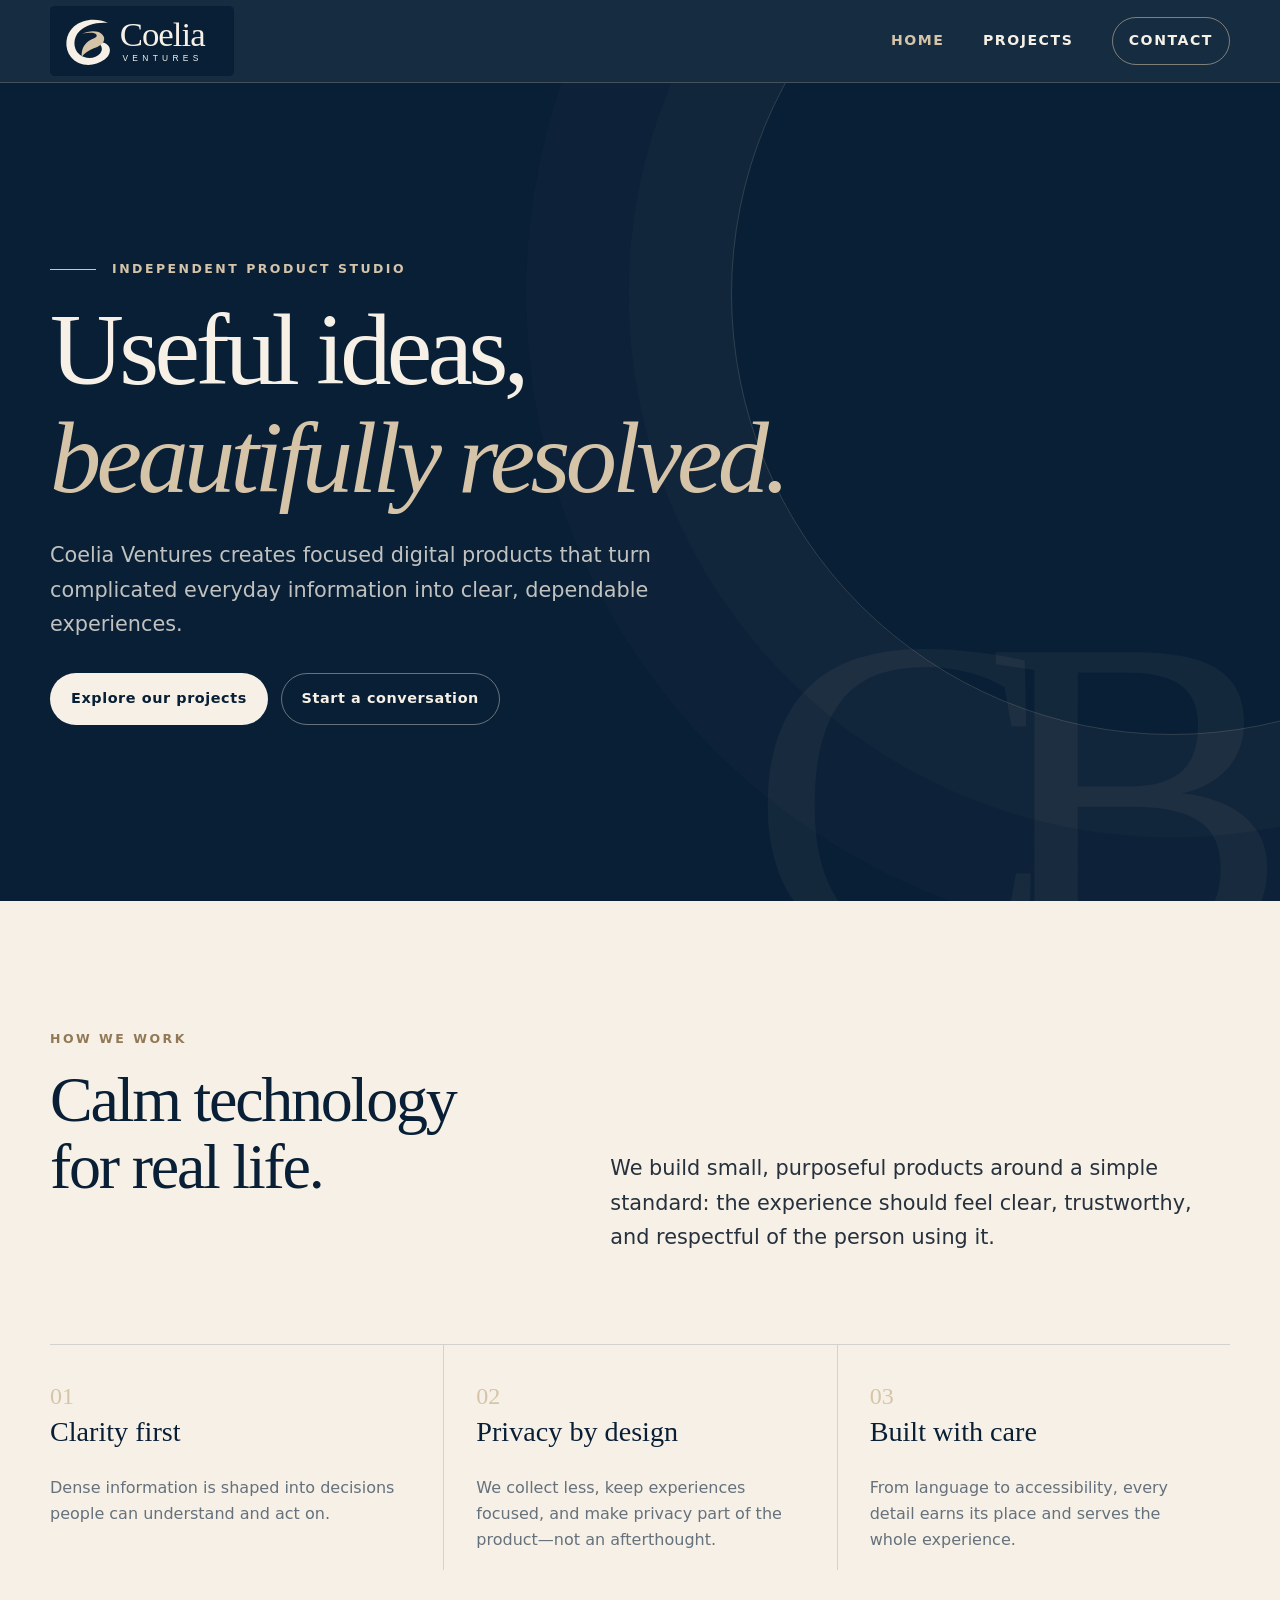
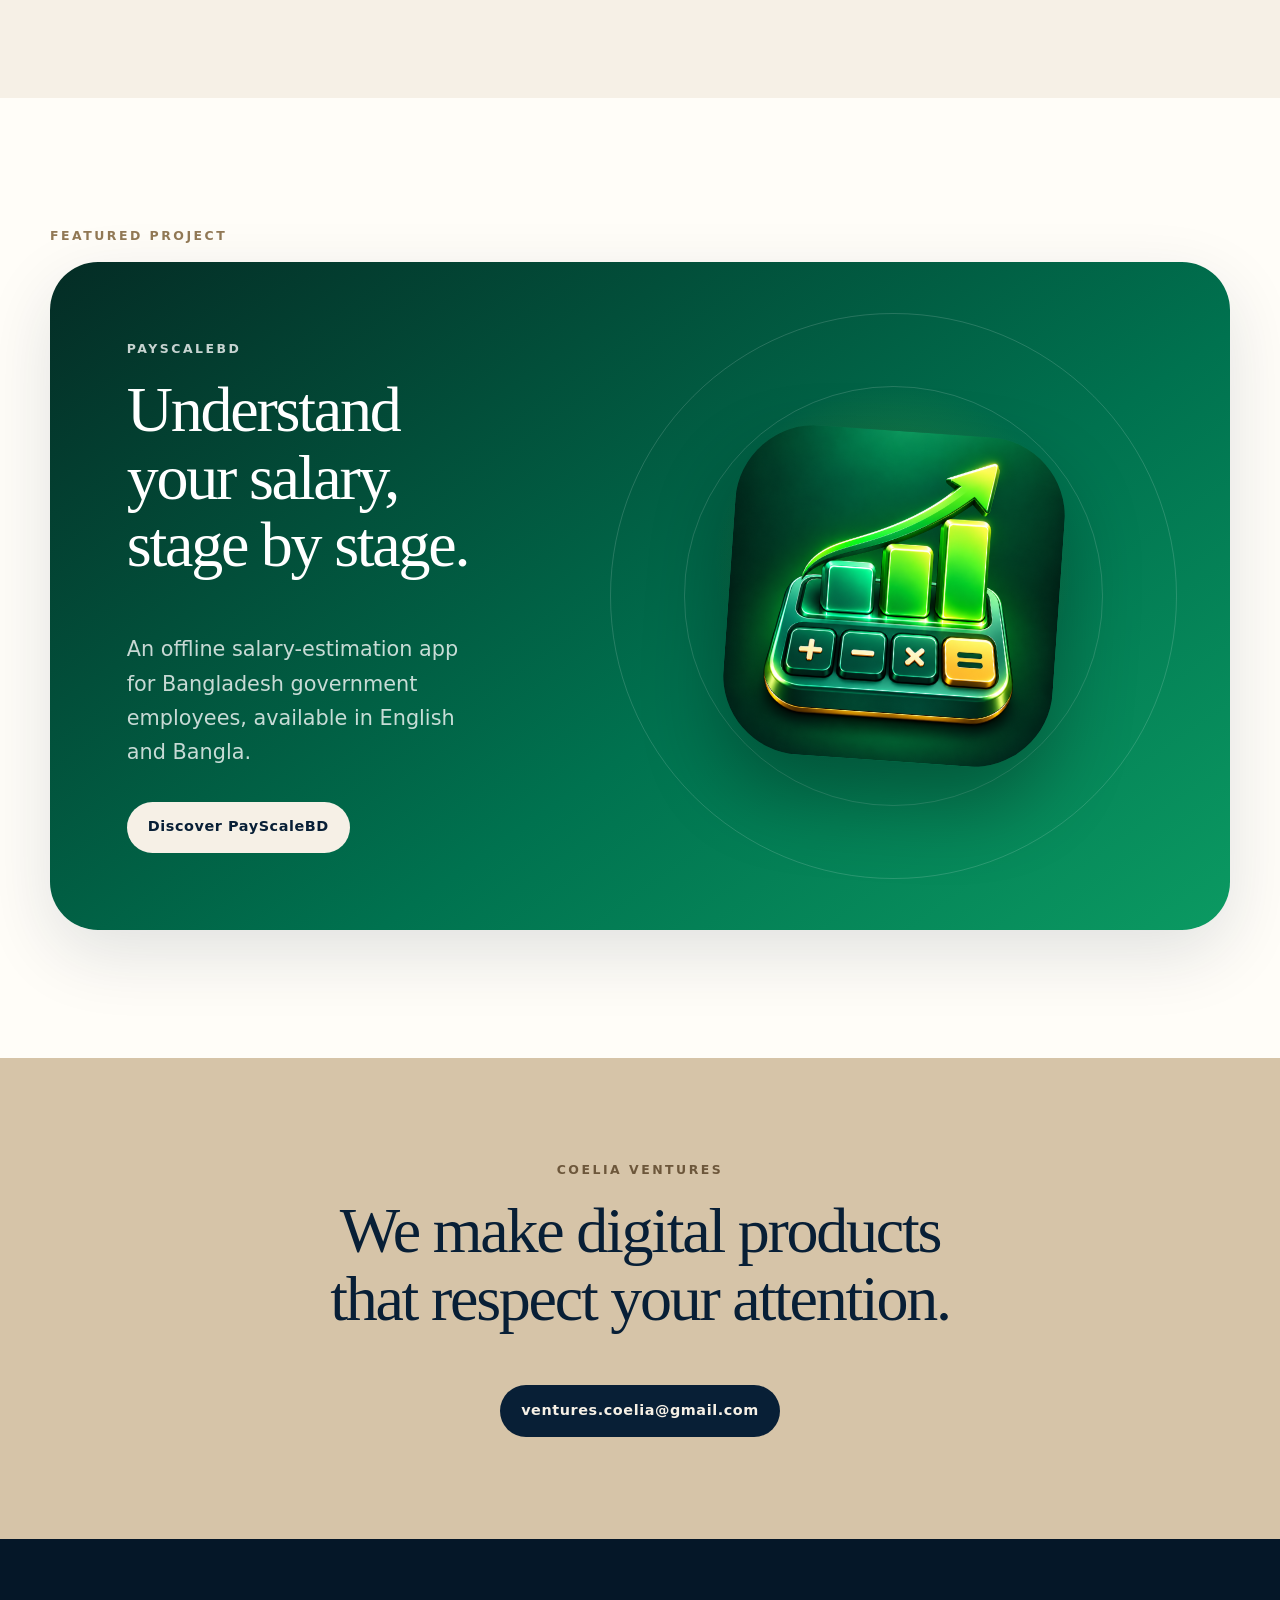
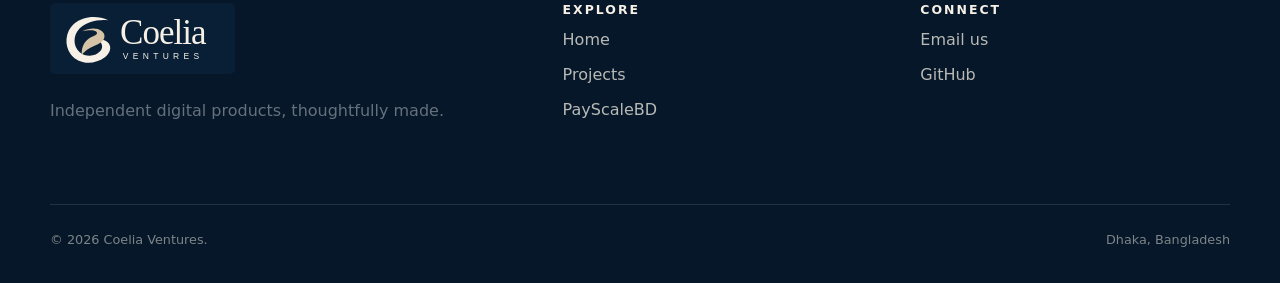
==== index.html @ a9c4cf9e "Build Coelia Ventures landing site" ====
<!doctype html>
<html lang="en">
<head>
  <meta charset="utf-8">
  <meta name="viewport" content="width=device-width, initial-scale=1">
  <meta name="description" content="Coelia Ventures creates thoughtful digital products that make complex everyday tasks clearer and more useful.">
  <meta name="theme-color" content="#081F36">
  <title>Coelia Ventures — Thoughtful digital products</title>
  <link rel="icon" href="/assets/coelia-favicon.svg" type="image/svg+xml">
  <link rel="stylesheet" href="/assets/styles.css">
  <script src="/assets/site.js" defer></script>
</head>
<body>
  <a class="skip-link" href="#main">Skip to content</a>
  <header class="site-header">
    <div class="shell nav-wrap">
      <a class="brand" href="/" aria-label="Coelia Ventures home"><img src="/assets/coelia-logo-reversed.svg" alt="Coelia Ventures"></a>
      <button class="menu-button" type="button" aria-expanded="false" aria-controls="site-navigation" aria-label="Open menu" data-menu-button><span></span></button>
      <nav class="site-nav" id="site-navigation" aria-label="Main navigation" data-navigation>
        <a href="/" aria-current="page">Home</a>
        <a href="/projects/">Projects</a>
        <a class="nav-contact" href="mailto:ventures.coelia@gmail.com">Contact</a>
      </nav>
    </div>
  </header>

  <main id="main">
    <section class="home-hero">
      <div class="shell hero-content">
        <p class="eyebrow hero-kicker">Independent product studio</p>
        <h1>Useful ideas,<br><em>beautifully resolved.</em></h1>
        <p class="lead">Coelia Ventures creates focused digital products that turn complicated everyday information into clear, dependable experiences.</p>
        <div class="button-row">
          <a class="button button-light" href="/projects/">Explore our projects</a>
          <a class="button button-outline-light" href="mailto:ventures.coelia@gmail.com">Start a conversation</a>
        </div>
      </div>
    </section>

    <section class="section section-ivory">
      <div class="shell">
        <div class="section-head reveal">
          <div><p class="eyebrow" style="color:#927956">How we work</p><h2>Calm technology for real life.</h2></div>
          <p class="lead">We build small, purposeful products around a simple standard: the experience should feel clear, trustworthy, and respectful of the person using it.</p>
        </div>
        <div class="principles reveal">
          <article class="principle"><span class="principle-number">01</span><h3>Clarity first</h3><p class="muted">Dense information is shaped into decisions people can understand and act on.</p></article>
          <article class="principle"><span class="principle-number">02</span><h3>Privacy by design</h3><p class="muted">We collect less, keep experiences focused, and make privacy part of the product—not an afterthought.</p></article>
          <article class="principle"><span class="principle-number">03</span><h3>Built with care</h3><p class="muted">From language to accessibility, every detail earns its place and serves the whole experience.</p></article>
        </div>
      </div>
    </section>

    <section class="section">
      <div class="shell">
        <p class="eyebrow" style="color:#927956">Featured project</p>
        <article class="project-feature reveal">
          <div class="project-copy">
            <p class="eyebrow">PayScaleBD</p>
            <h2>Understand your salary, stage by stage.</h2>
            <p class="lead">An offline salary-estimation app for Bangladesh government employees, available in English and Bangla.</p>
            <div class="button-row"><a class="button button-light" href="/projects/payscalebd/">Discover PayScaleBD</a></div>
          </div>
          <div class="project-visual"><img class="project-icon" src="/assets/payscalebd-icon.png" alt="PayScaleBD app icon" width="1024" height="1024"></div>
        </article>
      </div>
    </section>

    <section class="cta-band">
      <div class="shell reveal">
        <p class="eyebrow" style="color:#6d573b">Coelia Ventures</p>
        <h2>We make digital products that respect your attention.</h2>
        <div class="button-row"><a class="button button-primary" href="mailto:ventures.coelia@gmail.com">ventures.coelia@gmail.com</a></div>
      </div>
    </section>
  </main>

  <footer class="site-footer">
    <div class="shell">
      <div class="footer-grid">
        <div><img class="footer-logo" src="/assets/coelia-logo-reversed.svg" alt="Coelia Ventures"><p class="muted">Independent digital products, thoughtfully made.</p></div>
        <div><h2>Explore</h2><div class="footer-links"><a href="/">Home</a><a href="/projects/">Projects</a><a href="/projects/payscalebd/">PayScaleBD</a></div></div>
        <div><h2>Connect</h2><div class="footer-links"><a href="mailto:ventures.coelia@gmail.com">Email us</a><a href="https://github.com/iarafathsn">GitHub</a></div></div>
      </div>
      <div class="footer-bottom"><span>© <span data-year>2026</span> Coelia Ventures.</span><span>Dhaka, Bangladesh</span></div>
    </div>
  </footer>
</body>
</html>
---- assets/styles.css ----
:root {
  --navy: #081f36;
  --navy-soft: #113451;
  --champagne: #d6c4a8;
  --ivory: #f6f0e6;
  --paper: #fffdf8;
  --graphite: #27313d;
  --muted: #65717c;
  --line: rgba(8, 31, 54, 0.14);
  --green: #087852;
  --green-dark: #034b38;
  --lime: #9eea39;
  --gold: #e7b83c;
  --serif: Didot, "Bodoni 72", "Iowan Old Style", "Times New Roman", serif;
  --sans: "Avenir Next", Avenir, Inter, ui-sans-serif, system-ui, -apple-system, BlinkMacSystemFont, "Segoe UI", sans-serif;
  --content: 1180px;
  --radius: 1.5rem;
  --shadow: 0 24px 70px rgba(8, 31, 54, 0.12);
}

* { box-sizing: border-box; }

html { scroll-behavior: smooth; }

body {
  margin: 0;
  color: var(--graphite);
  background: var(--paper);
  font-family: var(--sans);
  font-size: 1rem;
  line-height: 1.65;
  -webkit-font-smoothing: antialiased;
}

body.menu-open { overflow: hidden; }

img { display: block; max-width: 100%; height: auto; }

a { color: inherit; text-decoration-thickness: 1px; text-underline-offset: 0.2em; }

button, a { -webkit-tap-highlight-color: transparent; }

:focus-visible { outline: 3px solid var(--gold); outline-offset: 4px; }

.skip-link {
  position: fixed;
  z-index: 100;
  top: 0.75rem;
  left: 0.75rem;
  padding: 0.7rem 1rem;
  background: var(--paper);
  color: var(--navy);
  transform: translateY(-180%);
  transition: transform 160ms ease;
}

.skip-link:focus { transform: none; }

.shell { width: min(calc(100% - 2rem), var(--content)); margin-inline: auto; }

.site-header {
  position: sticky;
  z-index: 50;
  top: 0;
  border-bottom: 1px solid rgba(214, 196, 168, 0.25);
  background: rgba(8, 31, 54, 0.94);
  backdrop-filter: blur(18px);
}

.nav-wrap { min-height: 82px; display: flex; align-items: center; justify-content: space-between; gap: 2rem; }
.brand { display: inline-flex; align-items: center; flex: 0 0 auto; }
.brand img { width: 184px; height: auto; }
.brand .brand-dark { display: none; }

.site-nav { display: flex; align-items: center; gap: clamp(1.25rem, 3vw, 2.5rem); }
.site-nav a {
  color: var(--ivory);
  font-size: 0.88rem;
  font-weight: 600;
  letter-spacing: 0.11em;
  text-decoration: none;
  text-transform: uppercase;
}
.site-nav a:hover, .site-nav a[aria-current="page"] { color: var(--champagne); }
.nav-contact { padding: 0.7rem 1rem; border: 1px solid rgba(214, 196, 168, 0.55); border-radius: 999px; }

.menu-button {
  display: none;
  width: 44px;
  height: 44px;
  padding: 0;
  border: 1px solid rgba(214, 196, 168, 0.5);
  border-radius: 50%;
  color: var(--ivory);
  background: transparent;
}
.menu-button span, .menu-button::before, .menu-button::after {
  content: "";
  display: block;
  width: 18px;
  height: 1px;
  margin: 5px auto;
  background: currentColor;
  transition: transform 180ms ease, opacity 180ms ease;
}
.menu-button[aria-expanded="true"] span { opacity: 0; }
.menu-button[aria-expanded="true"]::before { transform: translateY(6px) rotate(45deg); }
.menu-button[aria-expanded="true"]::after { transform: translateY(-6px) rotate(-45deg); }

.eyebrow {
  margin: 0 0 1rem;
  color: var(--champagne);
  font-size: 0.78rem;
  font-weight: 700;
  letter-spacing: 0.2em;
  text-transform: uppercase;
}

h1, h2, h3 { margin-top: 0; color: var(--navy); font-family: var(--serif); font-weight: 500; line-height: 1.06; text-wrap: balance; }
h1 { font-size: clamp(3.3rem, 8vw, 7.2rem); letter-spacing: -0.045em; }
h2 { font-size: clamp(2.5rem, 5vw, 4.7rem); letter-spacing: -0.035em; }
h3 { font-size: clamp(1.45rem, 2.2vw, 2rem); }
p { margin-top: 0; }
.lead { max-width: 690px; font-size: clamp(1.08rem, 1.8vw, 1.3rem); line-height: 1.65; }
.muted { color: var(--muted); }

.button-row { display: flex; flex-wrap: wrap; gap: 0.8rem; margin-top: 2rem; }
.button {
  min-height: 50px;
  display: inline-flex;
  align-items: center;
  justify-content: center;
  gap: 0.65rem;
  padding: 0.8rem 1.25rem;
  border: 1px solid transparent;
  border-radius: 999px;
  font-size: 0.9rem;
  font-weight: 700;
  letter-spacing: 0.04em;
  text-decoration: none;
}
.button-primary { background: var(--navy); color: var(--ivory); }
.button-primary:hover { background: var(--navy-soft); }
.button-secondary { border-color: var(--line); background: transparent; color: var(--navy); }
.button-secondary:hover { border-color: var(--navy); }
.button-light { background: var(--ivory); color: var(--navy); }
.button-outline-light { border-color: rgba(246, 240, 230, 0.4); color: var(--ivory); }
.button-disabled { border-color: rgba(246, 240, 230, 0.22); color: rgba(246, 240, 230, 0.58); cursor: default; }
.button svg { width: 19px; height: 19px; }

.home-hero {
  position: relative;
  min-height: calc(100svh - 82px);
  display: grid;
  align-items: center;
  overflow: hidden;
  color: var(--ivory);
  background: var(--navy);
}
.home-hero::before {
  content: "";
  position: absolute;
  width: min(70vw, 880px);
  aspect-ratio: 1;
  right: -26vw;
  top: -18vw;
  border: 1px solid rgba(214, 196, 168, 0.2);
  border-radius: 50%;
  box-shadow: 0 0 0 8vw rgba(214, 196, 168, 0.025), 0 0 0 16vw rgba(214, 196, 168, 0.018);
}
.home-hero::after {
  content: "CB";
  position: absolute;
  right: clamp(-2rem, 5vw, 5rem);
  bottom: -0.28em;
  color: rgba(214, 196, 168, 0.055);
  font-family: var(--serif);
  font-size: min(36vw, 34rem);
  line-height: 1;
  letter-spacing: -0.16em;
}
.hero-content { position: relative; z-index: 1; padding-block: clamp(5rem, 12vw, 10rem); }
.home-hero h1 { max-width: 1000px; margin-bottom: 1.6rem; color: var(--ivory); }
.home-hero h1 em { color: var(--champagne); font-weight: 400; }
.home-hero .lead { max-width: 630px; color: rgba(246, 240, 230, 0.78); }
.hero-kicker { display: flex; align-items: center; gap: 1rem; }
.hero-kicker::before { content: ""; width: 46px; height: 1px; background: var(--champagne); }

.section { padding-block: clamp(5rem, 10vw, 9rem); }
.section-ivory { background: var(--ivory); }
.section-navy { color: var(--ivory); background: var(--navy); }
.section-navy h2, .section-navy h3 { color: var(--ivory); }
.section-head { display: grid; grid-template-columns: 0.85fr 1.15fr; gap: clamp(2rem, 8vw, 8rem); align-items: end; margin-bottom: clamp(3rem, 7vw, 6rem); }
.section-head > * { margin-bottom: 0; }

.principles { display: grid; grid-template-columns: repeat(3, 1fr); border-top: 1px solid var(--line); }
.principle { padding: 2rem 2rem 0 0; }
.principle + .principle { padding-left: 2rem; border-left: 1px solid var(--line); }
.principle-number { color: var(--champagne); font-family: var(--serif); font-size: 1.5rem; }

.project-feature {
  position: relative;
  display: grid;
  grid-template-columns: 0.86fr 1.14fr;
  min-height: 580px;
  overflow: hidden;
  border-radius: clamp(1.5rem, 4vw, 3rem);
  color: white;
  background: linear-gradient(145deg, #042c25, #00724f 60%, #0b9a62);
  box-shadow: var(--shadow);
}
.project-copy { position: relative; z-index: 1; padding: clamp(2.2rem, 6vw, 5rem); }
.project-copy h2 { color: white; }
.project-copy p { color: rgba(255,255,255,0.78); }
.project-visual {
  position: relative;
  display: grid;
  place-items: center;
  min-height: 400px;
  background: radial-gradient(circle at 50% 45%, rgba(176,255,63,0.28), transparent 36%);
}
.project-visual::before, .project-visual::after {
  content: "";
  position: absolute;
  border: 1px solid rgba(255,255,255,0.15);
  border-radius: 50%;
}
.project-visual::before { width: 62%; aspect-ratio: 1; }
.project-visual::after { width: 84%; aspect-ratio: 1; }
.project-icon { position: relative; z-index: 1; width: min(60%, 330px); border-radius: 24%; box-shadow: 0 38px 80px rgba(0,0,0,0.32); transform: rotate(4deg); }

.page-hero { padding-block: clamp(5rem, 10vw, 9rem); background: var(--ivory); }
.page-hero h1 { max-width: 980px; margin-bottom: 1.5rem; }
.page-hero .eyebrow { color: #927956; }
.breadcrumb { margin-bottom: 2.5rem; color: var(--muted); font-size: 0.82rem; letter-spacing: 0.08em; text-transform: uppercase; }
.breadcrumb a { color: var(--navy); text-decoration: none; }

.project-grid { display: grid; grid-template-columns: repeat(12, 1fr); gap: 1.5rem; }
.project-card {
  grid-column: span 8;
  display: grid;
  grid-template-columns: 1fr 0.9fr;
  overflow: hidden;
  border: 1px solid var(--line);
  border-radius: var(--radius);
  background: white;
  text-decoration: none;
  transition: transform 180ms ease, box-shadow 180ms ease;
}
.project-card:hover { transform: translateY(-5px); box-shadow: var(--shadow); }
.project-card-copy { padding: clamp(2rem, 5vw, 4rem); }
.project-card-art { min-height: 380px; display: grid; place-items: center; background: linear-gradient(145deg, #034b38, #08915e); }
.project-card-art img { width: min(70%, 250px); border-radius: 24%; box-shadow: 0 24px 60px rgba(0,0,0,0.25); }
.project-status { display: inline-flex; align-items: center; gap: 0.5rem; color: var(--green); font-size: 0.82rem; font-weight: 700; letter-spacing: 0.08em; text-transform: uppercase; }
.project-status::before { content: ""; width: 7px; height: 7px; border-radius: 50%; background: currentColor; }

.product-hero {
  position: relative;
  overflow: hidden;
  padding-block: clamp(4rem, 9vw, 8rem);
  color: white;
  background: linear-gradient(135deg, #032e26 0%, #006347 54%, #087852 100%);
}
.product-hero::after {
  content: "";
  position: absolute;
  width: 620px;
  aspect-ratio: 1;
  right: -180px;
  top: -220px;
  border: 1px solid rgba(255,255,255,0.12);
  border-radius: 50%;
  box-shadow: 0 0 0 90px rgba(255,255,255,0.025), 0 0 0 180px rgba(255,255,255,0.018);
}
.product-hero-grid { position: relative; z-index: 1; display: grid; grid-template-columns: 1.1fr 0.9fr; gap: 5rem; align-items: center; }
.product-hero h1 { color: white; font-size: clamp(3.5rem, 7vw, 6.7rem); }
.product-hero .lead { color: rgba(255,255,255,0.8); }
.product-badge { display: inline-flex; align-items: center; gap: 0.8rem; margin-bottom: 1.6rem; }
.product-badge img { width: 48px; border-radius: 12px; }
.product-badge span { font-size: 0.8rem; font-weight: 700; letter-spacing: 0.15em; text-transform: uppercase; }
.phone-stage { position: relative; display: grid; place-items: center; min-height: 480px; }
.phone-stage::before { content: ""; position: absolute; width: 78%; aspect-ratio: 1; border-radius: 50%; background: radial-gradient(circle, rgba(166,255,61,0.38), rgba(166,255,61,0) 68%); }
.phone-stage img { position: relative; width: min(78%, 360px); border-radius: 24%; box-shadow: 0 40px 90px rgba(0,0,0,0.34); transform: rotate(3deg); }

.fact-strip { background: var(--navy); color: var(--ivory); }
.facts { display: grid; grid-template-columns: repeat(4, 1fr); }
.fact { padding: 2rem; text-align: center; border-right: 1px solid rgba(246,240,230,0.14); }
.fact:last-child { border-right: 0; }
.fact strong { display: block; color: var(--champagne); font-family: var(--serif); font-size: 2rem; font-weight: 500; }
.fact span { color: rgba(246,240,230,0.7); font-size: 0.85rem; }

.feature-grid { display: grid; grid-template-columns: repeat(3, 1fr); gap: 1.2rem; }
.feature-card { min-height: 250px; padding: 2rem; border: 1px solid var(--line); border-radius: var(--radius); background: white; }
.feature-icon { width: 44px; height: 44px; display: grid; place-items: center; margin-bottom: 2.5rem; border-radius: 50%; color: var(--green); background: rgba(8,120,82,0.1); font-weight: 800; }
.feature-card p { margin-bottom: 0; color: var(--muted); }

.privacy-band { display: grid; grid-template-columns: 0.9fr 1.1fr; overflow: hidden; border-radius: clamp(1.5rem, 4vw, 3rem); background: var(--navy); color: var(--ivory); }
.privacy-intro { padding: clamp(2.5rem, 7vw, 6rem); }
.privacy-intro h2 { color: var(--ivory); }
.privacy-list { display: grid; align-content: center; padding: clamp(2.5rem, 7vw, 6rem); background: rgba(255,255,255,0.035); }
.privacy-list p { display: flex; gap: 1rem; margin: 0; padding: 1rem 0; border-bottom: 1px solid rgba(246,240,230,0.13); }
.privacy-list p::before { content: "✓"; color: var(--champagne); font-weight: 800; }

.legal-layout { display: grid; grid-template-columns: 260px minmax(0, 720px); gap: clamp(3rem, 9vw, 8rem); align-items: start; }
.legal-nav { position: sticky; top: 115px; }
.legal-nav p { margin-bottom: 0.8rem; color: var(--muted); font-size: 0.82rem; font-weight: 700; letter-spacing: 0.1em; text-transform: uppercase; }
.legal-nav a { display: block; padding: 0.45rem 0; color: var(--navy); text-decoration: none; }
.legal-content h2 { margin-top: 3.8rem; font-size: clamp(1.8rem, 3vw, 2.6rem); }
.legal-content h2:first-child { margin-top: 0; }
.legal-content li + li { margin-top: 0.65rem; }
.legal-note { margin: 2rem 0; padding: 1.5rem; border-left: 3px solid var(--champagne); background: var(--ivory); }

.support-cards { display: grid; grid-template-columns: repeat(2, 1fr); gap: 1.2rem; margin-block: 2.5rem; }
.support-card { padding: 2rem; border: 1px solid var(--line); border-radius: var(--radius); background: white; }
.support-card h3 { font-family: var(--sans); font-size: 1rem; font-weight: 750; }

.cta-band { padding-block: clamp(4rem, 8vw, 7rem); text-align: center; background: var(--champagne); }
.cta-band h2 { max-width: 850px; margin-inline: auto; }
.cta-band .button-row { justify-content: center; }

.site-footer { padding-block: 4rem 2rem; color: var(--ivory); background: #051728; }
.footer-grid { display: grid; grid-template-columns: 1.2fr 0.8fr 0.8fr; gap: 3rem; }
.footer-logo { width: 185px; margin-bottom: 1.5rem; }
.site-footer h2 { color: var(--ivory); font-family: var(--sans); font-size: 0.78rem; font-weight: 700; letter-spacing: 0.16em; text-transform: uppercase; }
.site-footer a { color: rgba(246,240,230,0.75); text-decoration: none; }
.site-footer a:hover { color: var(--champagne); }
.footer-links { display: grid; gap: 0.55rem; }
.footer-bottom { display: flex; justify-content: space-between; gap: 2rem; margin-top: 4rem; padding-top: 1.5rem; border-top: 1px solid rgba(246,240,230,0.12); color: rgba(246,240,230,0.5); font-size: 0.8rem; }

.reveal { opacity: 0; transform: translateY(18px); transition: opacity 620ms ease, transform 620ms ease; }
.reveal.is-visible { opacity: 1; transform: none; }

@media (max-width: 860px) {
  .menu-button { display: block; }
  .site-nav {
    position: fixed;
    inset: 82px 0 auto;
    display: grid;
    gap: 0;
    padding: 1.5rem 1rem 2rem;
    background: var(--navy);
    border-bottom: 1px solid rgba(214,196,168,0.3);
    transform: translateY(-140%);
    opacity: 0;
    transition: transform 220ms ease, opacity 180ms ease;
  }
  .site-nav.is-open { transform: none; opacity: 1; }
  .site-nav a { padding: 1rem; border-bottom: 1px solid rgba(246,240,230,0.1); }
  .nav-contact { margin-top: 0.8rem; text-align: center; }
  .section-head, .project-feature, .product-hero-grid, .privacy-band { grid-template-columns: 1fr; }
  .section-head { align-items: start; gap: 1.2rem; }
  .project-visual { grid-row: 1; min-height: 340px; }
  .project-card { grid-column: 1 / -1; }
  .feature-grid { grid-template-columns: repeat(2, 1fr); }
  .facts { grid-template-columns: repeat(2, 1fr); }
  .fact:nth-child(2) { border-right: 0; }
  .fact:nth-child(-n+2) { border-bottom: 1px solid rgba(246,240,230,0.14); }
  .legal-layout { grid-template-columns: 1fr; }
  .legal-nav { position: static; padding-bottom: 1.5rem; border-bottom: 1px solid var(--line); }
  .legal-nav a { display: inline-block; margin-right: 1rem; }
  .footer-grid { grid-template-columns: 1fr 1fr; }
  .footer-grid > :first-child { grid-column: 1 / -1; }
}

@media (max-width: 600px) {
  .shell { width: min(calc(100% - 1.4rem), var(--content)); }
  .nav-wrap { min-height: 72px; }
  .brand img { width: 155px; }
  .site-nav { inset: 72px 0 auto; }
  h1 { font-size: clamp(2.8rem, 16vw, 4.4rem); }
  .home-hero { min-height: calc(100svh - 72px); }
  .home-hero::after { right: 0; font-size: 56vw; }
  .principles, .feature-grid, .project-card, .support-cards, .footer-grid { grid-template-columns: 1fr; }
  .principle + .principle { padding-left: 0; border-left: 0; }
  .principle { padding-block: 1.6rem; border-bottom: 1px solid var(--line); }
  .project-card-art { min-height: 300px; }
  .phone-stage { min-height: 350px; }
  .button-row { flex-direction: column; align-items: stretch; }
  .fact { padding: 1.3rem 0.7rem; }
  .footer-grid > :first-child { grid-column: auto; }
  .footer-bottom { flex-direction: column; gap: 0.5rem; }
}

@media (prefers-reduced-motion: reduce) {
  *, *::before, *::after { scroll-behavior: auto !important; transition-duration: 0.01ms !important; animation-duration: 0.01ms !important; animation-iteration-count: 1 !important; }
  .reveal { opacity: 1; transform: none; }
}
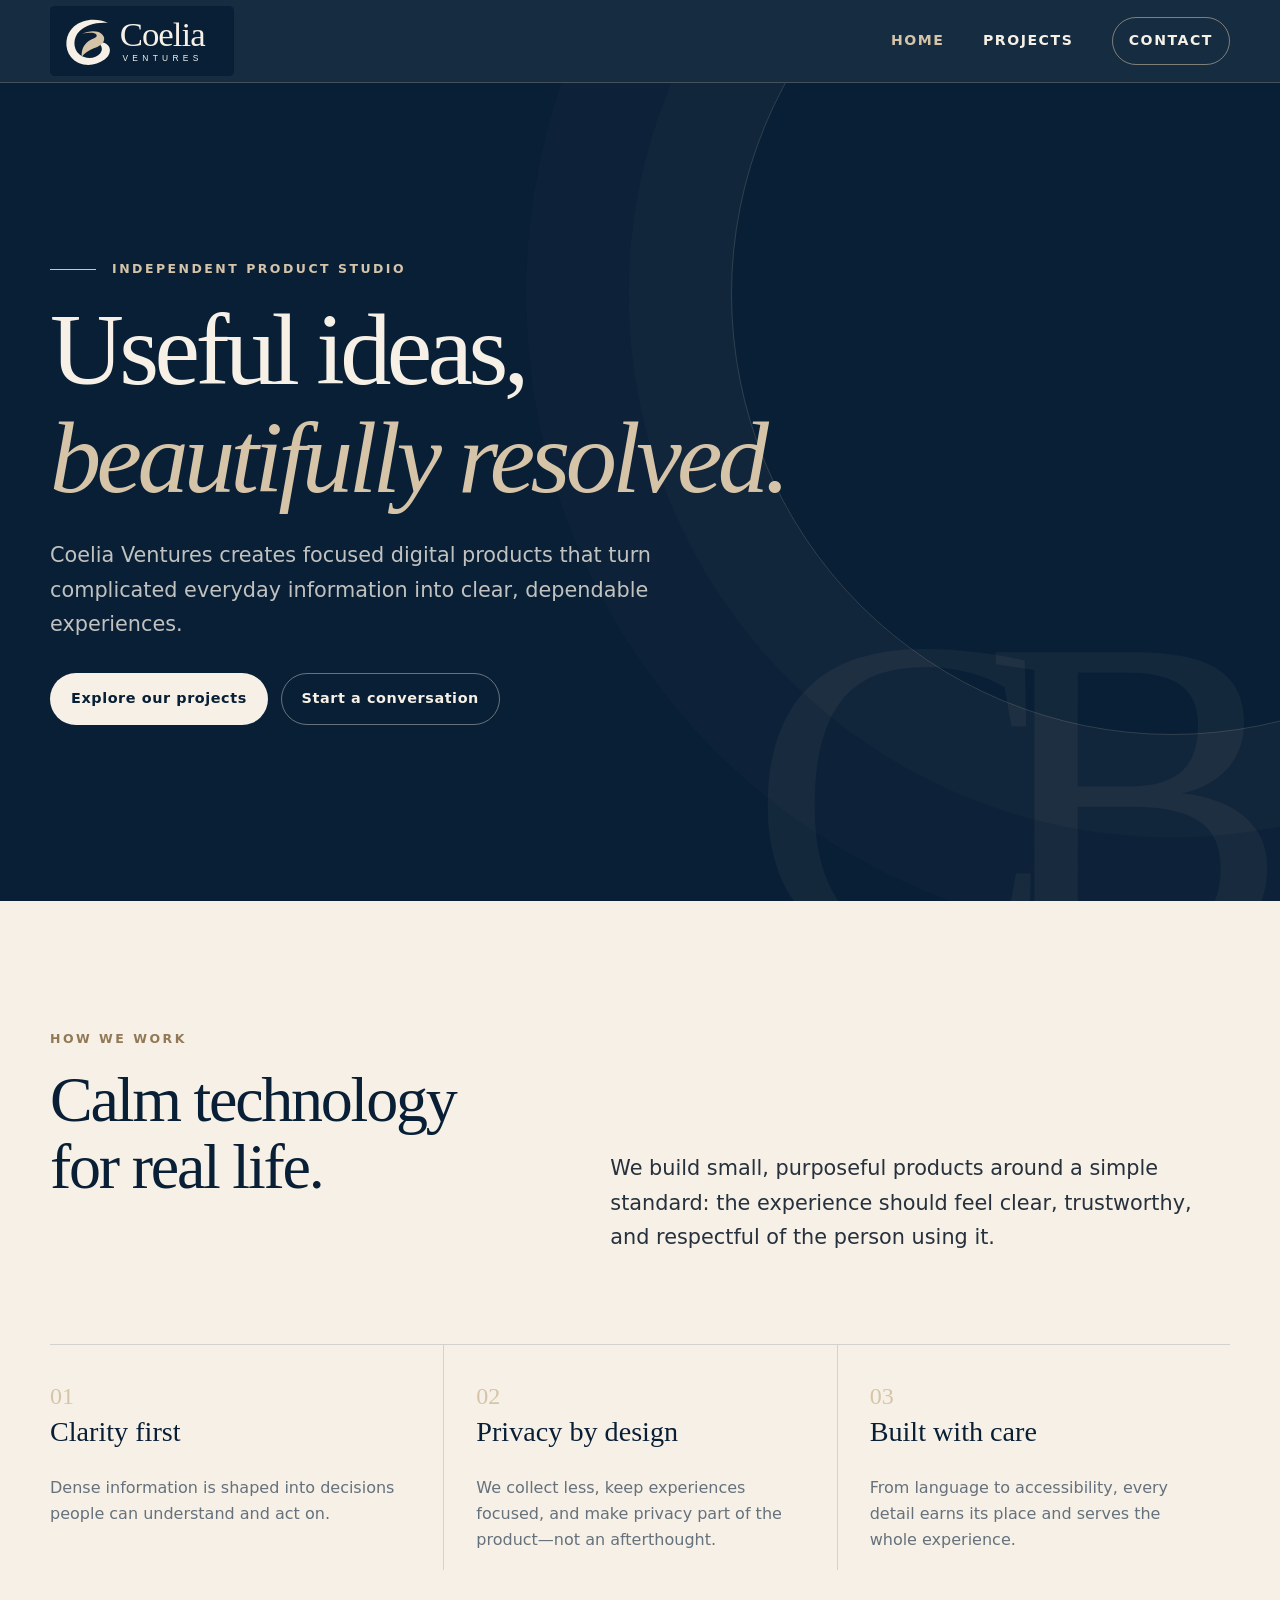
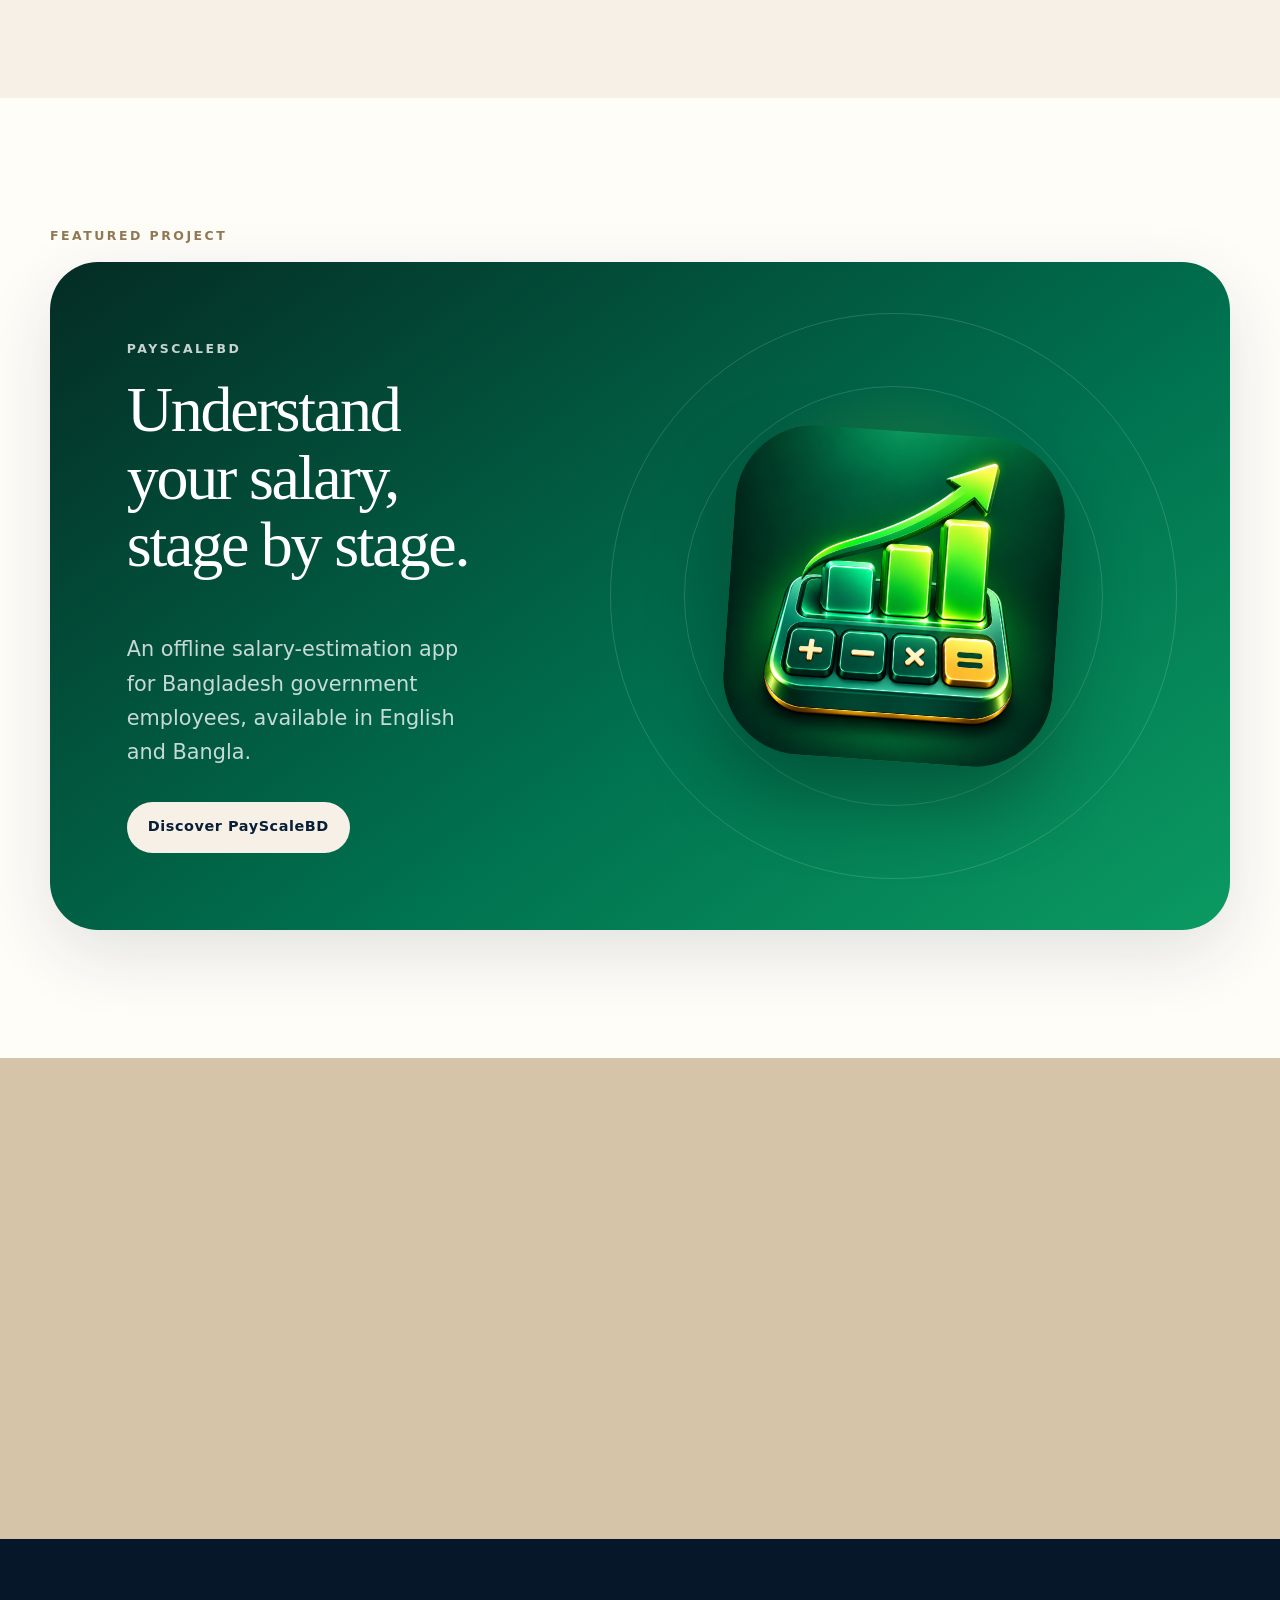
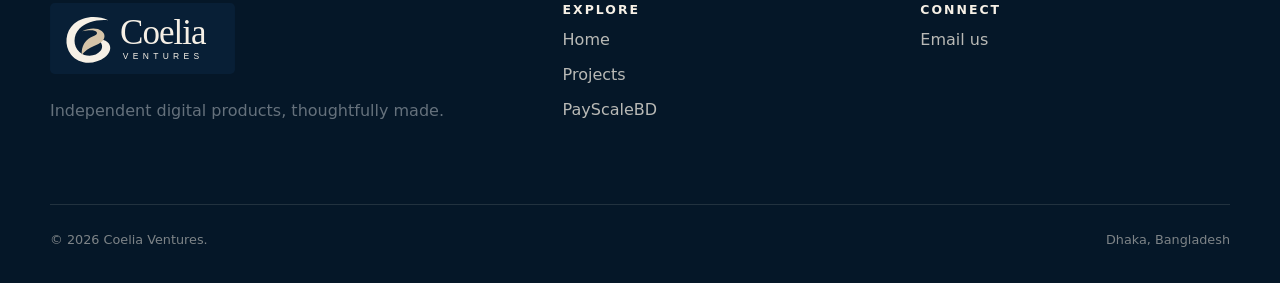
==== commit 58d12f09: "Update PayScaleBD contact and store links" ====
--- a/index.html
+++ b/index.html
@@ -19,7 +19,7 @@
       <nav class="site-nav" id="site-navigation" aria-label="Main navigation" data-navigation>
         <a href="/" aria-current="page">Home</a>
         <a href="/projects/">Projects</a>
-        <a class="nav-contact" href="mailto:ventures.coelia@gmail.com">Contact</a>
+        <a class="nav-contact" href="mailto:coelia.bella26@gmail.com">Contact</a>
       </nav>
     </div>
   </header>
@@ -32,7 +32,7 @@
         <p class="lead">Coelia Ventures creates focused digital products that turn complicated everyday information into clear, dependable experiences.</p>
         <div class="button-row">
           <a class="button button-light" href="/projects/">Explore our projects</a>
-          <a class="button button-outline-light" href="mailto:ventures.coelia@gmail.com">Start a conversation</a>
+          <a class="button button-outline-light" href="mailto:coelia.bella26@gmail.com">Start a conversation</a>
         </div>
       </div>
     </section>
@@ -70,7 +70,7 @@
       <div class="shell reveal">
         <p class="eyebrow" style="color:#6d573b">Coelia Ventures</p>
         <h2>We make digital products that respect your attention.</h2>
-        <div class="button-row"><a class="button button-primary" href="mailto:ventures.coelia@gmail.com">ventures.coelia@gmail.com</a></div>
+        <div class="button-row"><a class="button button-primary" href="mailto:coelia.bella26@gmail.com">coelia.bella26@gmail.com</a></div>
       </div>
     </section>
   </main>
@@ -80,7 +80,7 @@
       <div class="footer-grid">
         <div><img class="footer-logo" src="/assets/coelia-logo-reversed.svg" alt="Coelia Ventures"><p class="muted">Independent digital products, thoughtfully made.</p></div>
         <div><h2>Explore</h2><div class="footer-links"><a href="/">Home</a><a href="/projects/">Projects</a><a href="/projects/payscalebd/">PayScaleBD</a></div></div>
-        <div><h2>Connect</h2><div class="footer-links"><a href="mailto:ventures.coelia@gmail.com">Email us</a><a href="https://github.com/iarafathsn">GitHub</a></div></div>
+        <div><h2>Connect</h2><div class="footer-links"><a href="mailto:coelia.bella26@gmail.com">Email us</a></div></div>
       </div>
       <div class="footer-bottom"><span>© <span data-year>2026</span> Coelia Ventures.</span><span>Dhaka, Bangladesh</span></div>
     </div>
--- a/assets/styles.css
+++ b/assets/styles.css
@@ -147,6 +147,27 @@
 .button-outline-light { border-color: rgba(246, 240, 230, 0.4); color: var(--ivory); }
 .button-disabled { border-color: rgba(246, 240, 230, 0.22); color: rgba(246, 240, 230, 0.58); cursor: default; }
 .button svg { width: 19px; height: 19px; }
+
+.store-links { gap: 0.75rem; }
+.store-badge {
+  min-width: 184px;
+  min-height: 58px;
+  display: inline-flex;
+  align-items: center;
+  gap: 0.75rem;
+  padding: 0.55rem 1rem;
+  border: 1px solid rgba(255,255,255,0.48);
+  border-radius: 0.75rem;
+  color: white;
+  background: #080808;
+  text-decoration: none;
+  transition: transform 160ms ease, background-color 160ms ease, border-color 160ms ease;
+}
+.store-badge:hover { transform: translateY(-2px); border-color: white; background: #151515; }
+.store-badge-icon { width: 29px; height: 29px; flex: 0 0 auto; }
+.store-badge-copy { display: grid; line-height: 1; }
+.store-badge-copy small { margin-bottom: 0.28rem; font-size: 0.64rem; letter-spacing: 0.02em; }
+.store-badge-copy strong { font-size: 1.16rem; font-weight: 650; letter-spacing: -0.02em; }
 
 .home-hero {
   position: relative;
@@ -376,6 +397,7 @@
   .project-card-art { min-height: 300px; }
   .phone-stage { min-height: 350px; }
   .button-row { flex-direction: column; align-items: stretch; }
+  .store-badge { width: 100%; justify-content: center; }
   .fact { padding: 1.3rem 0.7rem; }
   .footer-grid > :first-child { grid-column: auto; }
   .footer-bottom { flex-direction: column; gap: 0.5rem; }
